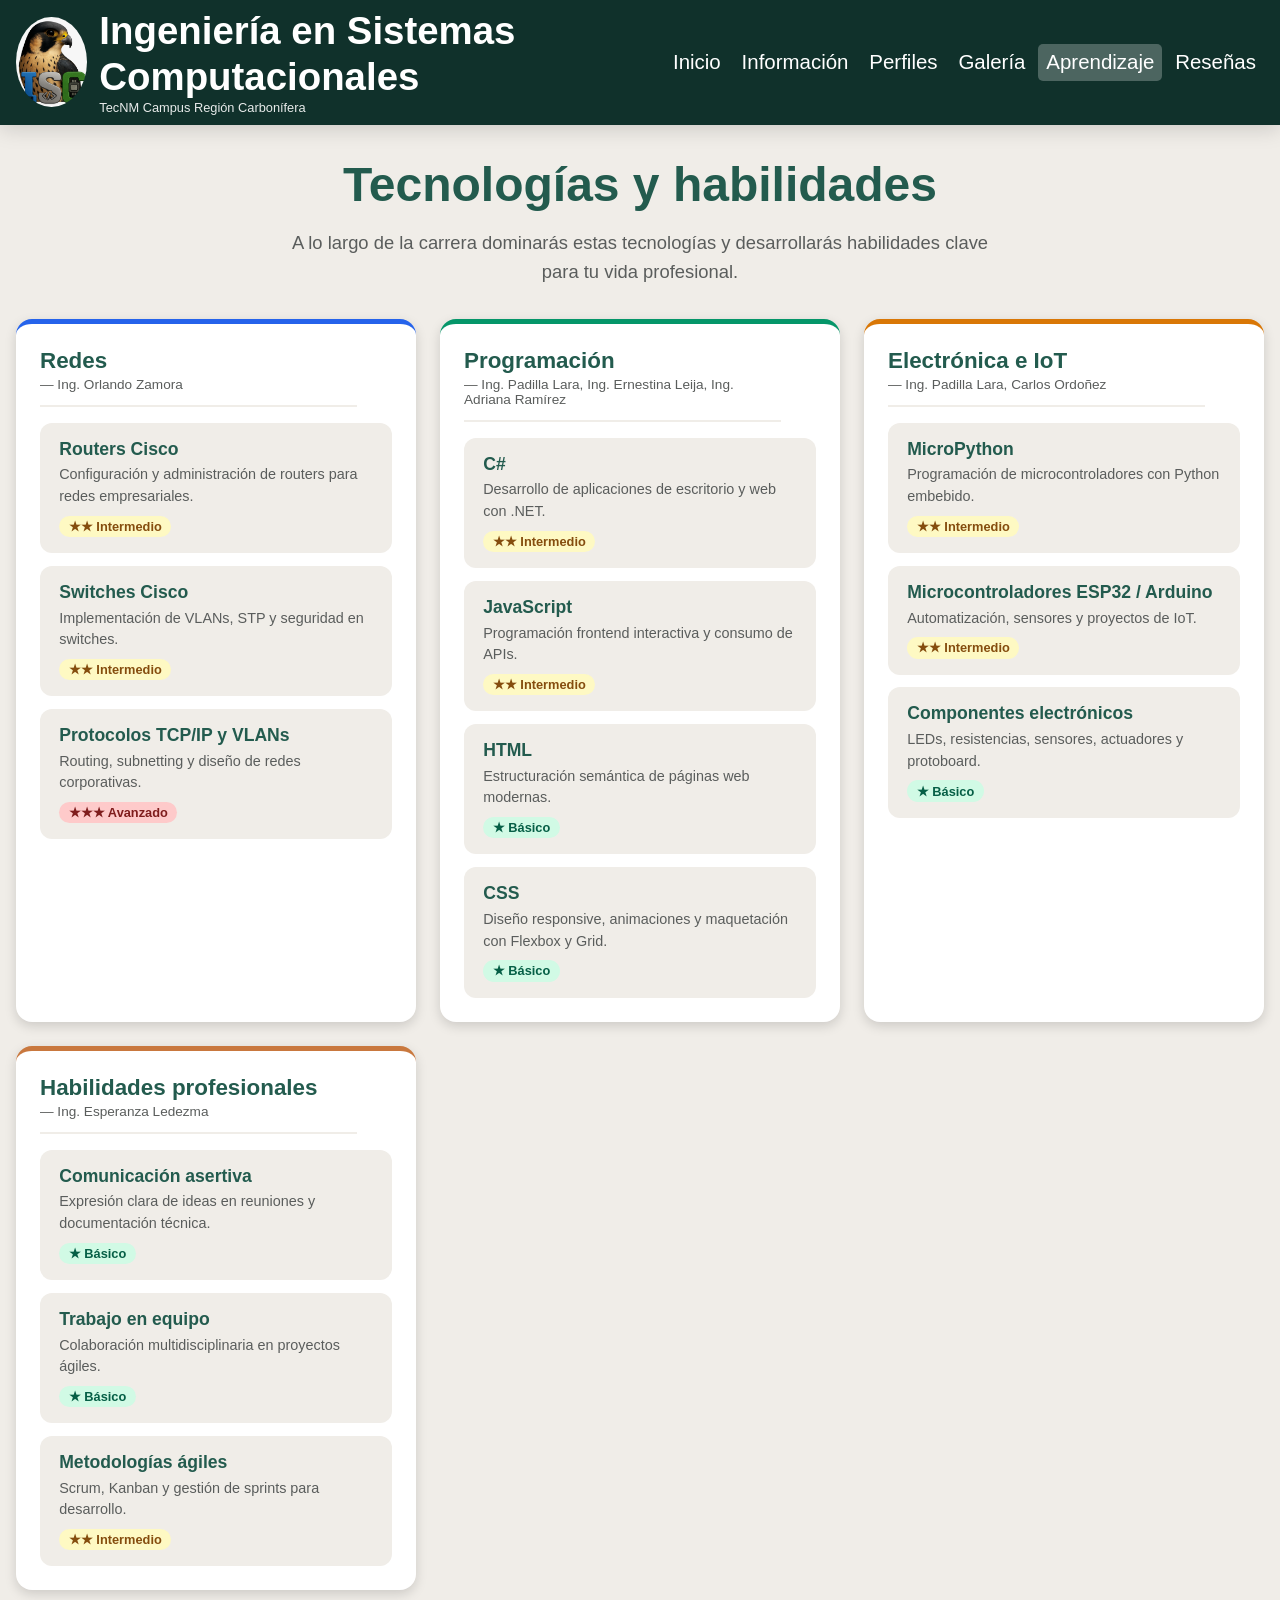
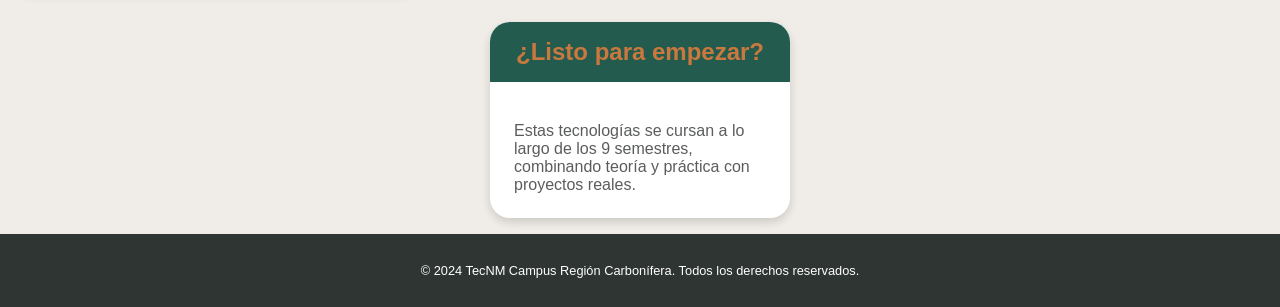
==== aprendizaje.html @ f4d6297f "First push" ====
<!DOCTYPE html>
<html lang="es-MX">
<head>
    <meta charset="UTF-8">
    <meta name="viewport" content="width=device-width, initial-scale=1.0">
    <title>TecNM ISC | Aprendizaje</title>
    <link rel="stylesheet" href="styles.css">
</head>
<body>
    <header>
      <div class="header-container">
        <div class="header-mobile">
            <div class="logo">
                <img class="logo-imagen" src="imgs/logo sistemas.jpg" alt="Logo TecNM">
                <div class="logo-texto">
                    <strong class="titulo-sitio">Ingeniería en Sistemas Computacionales</strong>
                    <small class="subtitulo-sitio">TecNM Campus Región Carbonífera</small>
                </div>
            </div>
            <label for="menu">☰</label>
        </div>
        <input type="checkbox" id="menu">
        <nav>
            <ul>
                <li><a href="index.html">Inicio</a></li>
                <li><a href="info.html">Información</a></li>
                <li><a href="perfiles.html">Perfiles</a></li>
                <li><a href="galeria.html">Galería</a></li>
                <li><a href="aprendizaje.html" class="activo">Aprendizaje</a></li>
                <li><a href="reseñas.html">Reseñas</a></li>
            </ul>
        </nav>
      </div>
    </header>
    <main>
        <h1>Tecnologías y habilidades</h1>
        <p class="intro-pagina">A lo largo de la carrera dominarás estas tecnologías y desarrollarás habilidades clave para tu vida profesional.</p>
        <div class="rejilla-aprendizaje">
            <section class="categoria-aprendizaje" style="border-top-color: #2563EB;">
                <h2>Redes <small class="docente">— Ing. Orlando Zamora</small></h2>
                <div class="tarjetas-tecnologia">
                    <article class="tarjeta-tecnologia">
                        <h3>Routers Cisco</h3>
                        <p>Configuración y administración de routers para redes empresariales.</p>
                        <small class="dificultad intermedio">★★ Intermedio</small>
                    </article>
                    <article class="tarjeta-tecnologia">
                        <h3>Switches Cisco</h3>
                        <p>Implementación de VLANs, STP y seguridad en switches.</p>
                        <small class="dificultad intermedio">★★ Intermedio</small>
                    </article>
                    <article class="tarjeta-tecnologia">
                        <h3>Protocolos TCP/IP y VLANs</h3>
                        <p>Routing, subnetting y diseño de redes corporativas.</p>
                        <small class="dificultad avanzado">★★★ Avanzado</small>
                    </article>
                </div>
            </section>
            <section class="categoria-aprendizaje" style="border-top-color: #059669;">
                <h2>Programación <small class="docente">— Ing. Padilla Lara, Ing. Ernestina Leija, Ing. Adriana Ramírez</small></h2>
                <div class="tarjetas-tecnologia">
                    <article class="tarjeta-tecnologia">
                        <h3>C#</h3>
                        <p>Desarrollo de aplicaciones de escritorio y web con .NET.</p>
                        <small class="dificultad intermedio">★★ Intermedio</small>
                    </article>
                    <article class="tarjeta-tecnologia">
                        <h3>JavaScript</h3>
                        <p>Programación frontend interactiva y consumo de APIs.</p>
                        <small class="dificultad intermedio">★★ Intermedio</small>
                    </article>
                    <article class="tarjeta-tecnologia">
                        <h3>HTML</h3>
                        <p>Estructuración semántica de páginas web modernas.</p>
                        <small class="dificultad basico">★ Básico</small>
                    </article>
                    <article class="tarjeta-tecnologia">
                        <h3>CSS</h3>
                        <p>Diseño responsive, animaciones y maquetación con Flexbox y Grid.</p>
                        <small class="dificultad basico">★ Básico</small>
                    </article>
                </div>
            </section>
            <section class="categoria-aprendizaje" style="border-top-color: #D97706;">
                <h2>Electrónica e IoT <small class="docente">— Ing. Padilla Lara, Carlos Ordoñez</small></h2>
                <div class="tarjetas-tecnologia">
                    <article class="tarjeta-tecnologia">
                        <h3>MicroPython</h3>
                        <p>Programación de microcontroladores con Python embebido.</p>
                        <small class="dificultad intermedio">★★ Intermedio</small>
                    </article>
                    <article class="tarjeta-tecnologia">
                        <h3>Microcontroladores ESP32 / Arduino</h3>
                        <p>Automatización, sensores y proyectos de IoT.</p>
                        <small class="dificultad intermedio">★★ Intermedio</small>
                    </article>
                    <article class="tarjeta-tecnologia">
                        <h3>Componentes electrónicos</h3>
                        <p>LEDs, resistencias, sensores, actuadores y protoboard.</p>
                        <small class="dificultad basico">★ Básico</small>
                    </article>
                </div>
            </section>
            <section class="categoria-aprendizaje" style="border-top-color: #C9783E;">
                <h2>Habilidades profesionales <small class="docente">— Ing. Esperanza Ledezma</small></h2>
                <div class="tarjetas-tecnologia">
                    <article class="tarjeta-tecnologia">
                        <h3>Comunicación asertiva</h3>
                        <p>Expresión clara de ideas en reuniones y documentación técnica.</p>
                        <small class="dificultad basico">★ Básico</small>
                    </article>
                    <article class="tarjeta-tecnologia">
                        <h3>Trabajo en equipo</h3>
                        <p>Colaboración multidisciplinaria en proyectos ágiles.</p>
                        <small class="dificultad basico">★ Básico</small>
                    </article>
                    <article class="tarjeta-tecnologia">
                        <h3>Metodologías ágiles</h3>
                        <p>Scrum, Kanban y gestión de sprints para desarrollo.</p>
                        <small class="dificultad intermedio">★★ Intermedio</small>
                    </article>
                </div>
            </section>
        </div>
        <aside>
            <h2>¿Listo para empezar?</h2>
            <p>Estas tecnologías se cursan a lo largo de los 9 semestres, combinando teoría y práctica con proyectos reales.</p>
        </aside>
    </main>
    <footer>
        <p>&copy; 2024 TecNM Campus Región Carbonífera. Todos los derechos reservados.</p>
    </footer>
</body>
</html>
---- styles.css ----
:root {
    --verde-militar: #235B4E;
    --verde-oscuro: #10312B;
    --carbon: #2E3532;
    --cobre: #C9783E;
    --gris-oscuro: #5A5D5C;
    --blanco: #FFFFFF;
    --gris-claro: #F0EDE8;
    --sombra: rgba(0, 0, 0, 0.15);
    --titulos: 'Poppins', sans-serif;
    --texto: 'Inter', sans-serif;
    --tamanio-letras-titulos: clamp(1rem, 3vw, 3rem);
    --tamanio-letras-texto: clamp(0.65rem, 1vw, 1rem);
}

html, body {
    margin: 0;
    padding: 0;
    background-color: var(--gris-claro);
    font-family: var(--texto);
}

img {
    width: 100%;
    height: auto;
    display: block;
}

header {
    background: var(--verde-oscuro);
    padding: 0.3rem 0.5rem;
    position: sticky;
    top: 0;
    box-shadow: 0 4px 20px var(--sombra);
    z-index: 123124;
}

.header-container {
    display: flex;
    flex-direction: column;
    align-items: space-between;
    max-width: 1400px;
    margin: 0 auto;
}

.header-mobile {
    display: flex;
    align-items: center;
    justify-content: space-between;
}

.header-mobile label {
    display: block;
    font-size: clamp(1.8rem, 6vw, 2.5rem);
    color: var(--blanco);
    padding: 0.5rem;
}

#menu {
    display: none;
}

#menu:checked ~ nav {
    display: block;
}

.logo {
    display: flex;
    align-items: center;
    gap: 0.5rem;
}

.logo-imagen {
    width: 40px;
    height: 40px;
    border-radius: 50%;
    object-fit: cover;
}

.logo-texto {
    color: var(--blanco);
}

.titulo-sitio {
    font-size: var(--tamanio-letras-titulos);
    font-weight: 700;
    margin: 0;
    font-family: var(--titulos);
    line-height: 1.2;
    display: block;
}

.subtitulo-sitio {
    font-size: clamp(0.65rem, 1vw, 1rem);
    opacity: 0.9;
    font-weight: normal;
    margin: 0;
    line-height: 1.3;
    display: block;
}

nav {
    display: none;
    width: 100%;
}

nav ul {
    display: flex;
    flex-direction: column;
    gap: 0;
    list-style: none;
    margin: 0;
    padding: 0;
}

nav a {
    color: var(--blanco);
    text-decoration: none;
    display: block;
    padding: 0.8rem 1rem;
    border-bottom: 1px solid var(--gris-oscuro);
    border-radius: 5px;
    font-size: clamp(0.9rem, 1.6vw, 10rem);
    font-weight: 500;
    transition: all 0.3s ease;
    white-space: normal;
}

nav a:hover {
    background: rgba(255, 255, 255, 0.2);
}

nav a.activo {
    background: rgba(255, 255, 255, 0.25);
}

/* hero */
.hero {
    min-height: 50vh;
    padding: clamp(2rem, 5vw, 4rem) 1rem;
    background-color: var(--carbon);
    display: flex;
    flex-direction: column;
    gap: 1.5rem;
    justify-content: center;
    align-items: center;
    text-align: center;
}

.hero h1 {
    margin: 0;
    font-size: clamp(1.8rem, 5vw, 3.5rem);
    color: var(--blanco);
    font-family: var(--titulos);
    padding: 0 1rem;
    max-width: 900px;
}

.hero p {
    color: var(--blanco);
    font-family: var(--texto);
    padding: 0 1rem;
    max-width: 800px;
    margin: 0.75rem auto 0;
    font-size: clamp(0.95rem, 2vw, 1.3rem);
}

.hero p:last-of-type {
    font-style: italic;
    background-color: var(--cobre);
    padding: 10px 20px;
    border-radius: 10px;
    width: min(90%, 500px);
}

section h2 {
    font-family: var(--titulos);
    color: var(--verde-militar);
    text-align: center;
    font-size: clamp(1.3rem, 5vw, 3.2rem);
    border-bottom: 5px solid var(--cobre);
    padding-bottom: 0.5rem;
    margin: 1.5rem auto;
    width: fit-content;
    max-width: 90%;
}

main h1 {
    font-family: var(--titulos);
    color: var(--verde-militar);
    text-align: center;
    font-size: clamp(1.6rem, 5vw, 3rem);
    margin: 2rem auto 1rem;
    padding: 0 1rem;
}

h3 {
    font-family: var(--titulos);
    color: var(--carbon);
    font-size: clamp(1.1rem, 2.5vw, 1.5rem);
    margin: 0.5rem 0;
}

h4 {
    font-family: var(--titulos);
    color: var(--gris-oscuro);
    font-size: clamp(0.9rem, 2vw, 1.1rem);
    margin: 0.8rem 0 0.3rem;
}

legend {
    font-family: var(--titulos);
    font-size: 1.2rem;
    color: var(--verde-militar);
    font-weight: 600;
    padding: 0 0.5rem;
}

/* datos rápidos */
.datos-rapidos {
    display: grid;
    grid-template-columns: repeat(auto-fit, minmax(200px, 1fr));
}
.datos-rapidos article {
    background-color: var(--blanco);
    border-top: 5px solid var(--cobre);
    border-radius: 12px;
    box-shadow: 0 5px 15px var(--sombra);
    margin: 1rem;
    padding: 1.5rem;
    display: flex;
    flex-direction: column;
    align-items: center;
    text-align: center;
}
.datos-rapidos article:hover {
    transform: scale(1.1);
    box-shadow: 0 10px 20px var(--sombra);
    transition: all 0.3s ease;
}
.datos-rapidos article div {
    width: 80px;
    height: 80px;
    display: flex;
    justify-content: center;
    align-items: center;
    background-color: var(--verde-militar);
    border-radius: 50%;
    margin-bottom: 1rem;
}

.datos-rapidos article div img {
    width: 50px;
    height: 50px;
}

/* rejilla-info */
.rejilla-info {
    display: grid;
    grid-template-columns: repeat(auto-fit, minmax(250px, 1fr));
    gap: 1.5rem;
    padding: 1rem;
    max-width: 1200px;
    margin: 0 auto;
}

.rejilla-info article {
    background-color: var(--blanco);
    border-radius: 12px;
    box-shadow: 0 4px 12px var(--sombra);
    padding: 1.5rem;
    display: flex;
    flex-direction: column;
    gap: 0.5rem;
    transition: transform 0.3s ease, box-shadow 0.3s ease;
}

.rejilla-info article:hover {
    transform: translateY(-4px);
    box-shadow: 0 8px 20px var(--sombra);
}

.rejilla-info article p {
    color: var(--gris-oscuro);
    line-height: 1.6;
    margin: 0;
}

/* contacto */

.contacto {
    display: flex;
    flex-direction: column;
    justify-content: center;
    align-items: center;    
    margin: 1rem;
}

.contacto form {
    margin: 1rem;
    background-color: var(--blanco);
    padding: 1.5rem;
    border-radius: 10px;
    box-shadow: 0 4px 10px var(--sombra);
    width: 85%;
    max-width: 500px;
}
.contacto fieldset {
    border: none;
    display: flex;
    flex-direction: column;
    gap: 1rem;

}
.contacto label {
    font-weight: 500;
    color: var(--gris-oscuro);
}
.contacto input, .contacto textarea {
    padding: 0.5rem;
    border: 1px solid var(--gris-oscuro);
    border-radius: 5px;
    font-family: var(--texto);
    font-size: 1rem;
}
.contacto button {
    background-color: var(--verde-militar);
    color: var(--blanco);
    border: none;
    padding: 0.75rem;
    border-radius: 10px;
    font-size: 1rem;
    cursor: pointer;

}
.grupo-botones {
    display: flex;
    justify-content: space-between;
}
aside {
    background-color: var(--blanco);
    padding: 0;
    border-radius: 20px;
    box-shadow: 0 4px 10px var(--sombra);
    margin: 1rem auto;
    width: 85%;
    max-width: 300px;
}
aside h2 {
    margin: 0;
    color: var(--cobre);
    font-family: var(--titulos);
    background-color: var(--verde-militar);
    border-radius: 20px 20px 0 0;
    padding: 0.5rem;
    text-align: center;
}
aside p {
    font-family: var(--texto);
    color: var(--gris-oscuro);
    padding: 1rem;
}

footer {
    background-color: var(--carbon);
    color: var(--blanco);
    text-align: center;
    padding: 1rem;
    font-size: clamp(0.8rem, 1vw, 1rem);
}

/* rejilla-perfiles */
.rejilla-perfiles {
    display: grid;
    grid-template-columns: repeat(auto-fit, minmax(280px, 1fr));
    gap: 1.5rem;
    padding: 1rem;
    max-width: 1200px;
    margin: 0 auto;
}

.rejilla-perfiles article {
    background-color: var(--blanco);
    border-top: 5px solid var(--cobre);
    border-radius: 12px;
    box-shadow: 0 4px 12px var(--sombra);
    padding: 1.5rem;
    transition: transform 0.3s ease, box-shadow 0.3s ease;
}

.rejilla-perfiles article:hover {
    transform: translateY(-4px);
    box-shadow: 0 8px 20px var(--sombra);
}

.rejilla-perfiles article h2 {
    border-bottom: none;
    text-align: left;
    margin: 0 0 0.8rem;
    padding: 0;
    font-size: clamp(1.1rem, 2.5vw, 1.4rem);
    width: auto;
}

.rejilla-perfiles article p {
    color: var(--gris-oscuro);
    line-height: 1.6;
    margin: 0;
}

.rejilla-perfiles article ol {
    padding-left: 1.5rem;
    margin: 0.5rem 0;
}

.rejilla-perfiles article ol li {
    color: var(--gris-oscuro);
    line-height: 1.6;
    margin-bottom: 0.5rem;
    padding-left: 0.3rem;
}

.perfil-egreso {
    border-top-color: var(--verde-militar) !important;
    background: linear-gradient(135deg, var(--blanco), #F4F8F0);
}

.perfil-egreso ol {
    padding-left: 1.5rem;
    margin: 0.5rem 0;
}

.perfil-egreso ol li {
    margin-bottom: 0.7rem;
    line-height: 1.6;
    break-inside: avoid;
}

/* tabla */
.contenedor-tabla {
    padding: 0 1rem;
    max-width: 1200px;
    margin: 0 auto;
}

table {
    width: 100%;
    border-collapse: collapse;
    background-color: var(--blanco);
    border-radius: 12px;
    box-shadow: 0 4px 12px var(--sombra);
}

caption {
    font-family: var(--titulos);
    font-size: clamp(1rem, 2.5vw, 1.3rem);
    color: var(--verde-militar);
    font-weight: 600;
    padding: 0.8rem;
    caption-side: top;
    text-align: center;
}

th {
    background-color: var(--verde-militar);
    color: var(--blanco);
    font-family: var(--titulos);
    font-weight: 600;
    padding: 0.8rem 1rem;
    text-align: left;
    font-size: clamp(0.85rem, 1.5vw, 1rem);
}

td {
    padding: 0.7rem 1rem;
    color: var(--gris-oscuro);
    border-bottom: 1px solid var(--gris-claro);
    font-size: clamp(0.8rem, 1.5vw, 0.95rem);
}

tr:nth-child(even) td {
    background-color: var(--gris-claro);
}

tr:last-child td {
    border-bottom: none;
}

/* aprendizaje */
.intro-pagina {
    text-align: center;
    max-width: 700px;
    margin: 0 auto 1rem;
    font-size: clamp(0.95rem, 1.8vw, 1.15rem);
    color: var(--gris-oscuro);
    line-height: 1.6;
    padding: 0 1rem;
}

.rejilla-aprendizaje {
    display: grid;
    grid-template-columns: repeat(auto-fit, minmax(320px, 1fr));
    gap: 1.5rem;
    padding: 1rem;
    max-width: 1400px;
    margin: 0 auto;
}

.categoria-aprendizaje {
    background-color: var(--blanco);
    border-top: 5px solid var(--cobre);
    border-radius: 16px;
    box-shadow: 0 4px 12px var(--sombra);
    padding: 1.5rem;
    transition: transform 0.3s ease, box-shadow 0.3s ease;
}

.categoria-aprendizaje:hover {
    transform: translateY(-4px);
    box-shadow: 0 8px 20px var(--sombra);
}

.categoria-aprendizaje h2 {
    border-bottom: 2px solid var(--gris-claro);
    padding-bottom: 0.8rem;
    margin: 0 0 1rem;
    font-size: clamp(1.1rem, 2.5vw, 1.4rem);
    width: auto;
    text-align: left;
}

.docente {
    font-size: clamp(0.7rem, 1.2vw, 0.85rem);
    font-weight: 400;
    color: var(--gris-oscuro);
    display: block;
    margin-top: 0.2rem;
}

.tarjetas-tecnologia {
    display: flex;
    flex-direction: column;
    gap: 0.8rem;
}

.tarjeta-tecnologia {
    background-color: var(--gris-claro);
    border-radius: 12px;
    padding: 1rem 1.2rem;
    transition: background-color 0.3s ease;
}

.tarjeta-tecnologia:hover {
    background-color: #E5E2DA;
}

.tarjeta-tecnologia h3 {
    font-size: clamp(0.95rem, 1.8vw, 1.1rem);
    color: var(--verde-militar);
    margin: 0 0 0.3rem;
}

.tarjeta-tecnologia p {
    font-size: clamp(0.8rem, 1.3vw, 0.9rem);
    color: var(--gris-oscuro);
    margin: 0 0 0.5rem;
    line-height: 1.5;
}

.dificultad {
    display: inline-block;
    font-size: 0.8rem;
    font-weight: 600;
    padding: 0.2rem 0.6rem;
    border-radius: 20px;
    font-family: var(--texto);
}

.dificultad.basico {
    background-color: #D1FAE5;
    color: #065F46;
}

.dificultad.intermedio {
    background-color: #FEF9C3;
    color: #854D0E;
}

.dificultad.avanzado {
    background-color: #FECACA;
    color: #7F1D1D;
}

/* galería */
.rejilla-galeria {
    column-count: 3;
    column-gap: 1.2rem;
    padding: 0.5rem 1rem 1rem;
    max-width: 1400px;
    margin: 0 auto;
}

.rejilla-galeria figure {
    break-inside: avoid;
    margin: 0 0 1.2rem;
    background: var(--blanco);
    border-radius: 16px;
    box-shadow: 0 2px 8px var(--sombra);
    transition: transform 0.3s ease, box-shadow 0.3s ease;
}

.rejilla-galeria figure:hover {
    transform: translateY(-4px);
    box-shadow: 0 8px 24px var(--sombra);
}

.rejilla-galeria figure img {
    width: 100%;
    height: auto;
    display: block;
}

.rejilla-galeria figure figcaption {
    padding: 0.8rem 1rem 1rem;
    font-family: var(--texto);
    font-size: clamp(0.8rem, 1.2vw, 0.95rem);
    color: var(--carbon);
    font-weight: 500;
    line-height: 1.4;
}

/* reseñas - testimonios */
section > article {
    background-color: var(--blanco);
    border-radius: 12px;
    box-shadow: 0 4px 12px var(--sombra);
    padding: 1.5rem;
    margin: 1rem auto;
    max-width: 600px;
    display: flex;
    flex-direction: column;
    gap: 0.5rem;
}

section > article h2 {
    border-bottom: none;
    text-align: left;
    margin: 0;
    padding: 0;
    font-size: clamp(1.1rem, 2.5vw, 1.4rem);
    width: auto;
}

section > article p {
    color: var(--gris-oscuro);
    line-height: 1.6;
    margin: 0;
}

.trabajo {
    font-style: italic;
    color: var(--cobre) !important;
    font-weight: 500;
}

/* rejilla-cifras */
.rejilla-cifras {
    display: grid;
    grid-template-columns: repeat(auto-fit, minmax(180px, 1fr));
    gap: 1.5rem;
    padding: 1rem;
    max-width: 1000px;
    margin: 0 auto;
}

.rejilla-cifras article {
    background-color: var(--blanco);
    border-radius: 12px;
    box-shadow: 0 4px 12px var(--sombra);
    padding: 1.5rem;
    text-align: center;
    transition: transform 0.3s ease;
}

.rejilla-cifras article:hover {
    transform: translateY(-4px);
}

.rejilla-cifras article h3 {
    font-size: clamp(1.8rem, 5vw, 2.8rem);
    color: var(--cobre);
    margin: 0 0 0.5rem;
    font-weight: 700;
}

.rejilla-cifras article p {
    color: var(--gris-oscuro);
    line-height: 1.5;
    margin: 0;
    font-size: clamp(0.8rem, 1.5vw, 0.95rem);
}

/* mobile */
@media (max-width: 480px) {
    nav {
        display: none;
    }
    .datos-rapidos {
        grid-template-columns: 1fr;
    }
    .rejilla-galeria {
        column-count: 2;
    }
    .rejilla-cifras {
        grid-template-columns: 1fr 1fr;
    }
}

/* tablet */
@media (min-width: 481px) {
    header {
        padding: 0.5rem 1rem;
    }
    .logo {
        gap: 0.8rem;
    }
    .logo-imagen {
        width: 55px;
        height: 55px;
    }
    .contacto-aside{
        display: grid;
        grid-template-columns: repeat(auto-fit, minmax(280px, 1fr));
        gap: 1.5rem;
        align-items: center;
    }
    .contacto {
        align-items: center;
    }
    .contacto-aside > aside {
        height: auto;
        display: flex;
        flex-direction: column;
        justify-content: center;
    }

    .datos-rapidos {
        grid-template-columns: repeat(2, 1fr);
    }
    .rejilla-perfiles {
        grid-template-columns: repeat(2, 1fr);
    }
}

/* desktop */
@media (min-width: 1024px) {
    .logo-imagen {
        width: 90px;
        height: 90px;
    }

    nav a {
        padding: 0.5rem 0.8rem;
    }
        .header-container {
        flex-direction: row;
        align-items: center;
        justify-content: space-between;
    }

    .header-mobile label {
        display: none;
    }

    #menu:checked ~ nav {
        display: flex;
    }
        nav {
        display: flex;
        width: auto;
    }

    nav ul {
        flex-direction: row;
        gap: 0.3rem;
    }

    nav a {
        display: inline-block;
        padding: 0.4rem 0.5rem;
        border-bottom: none;
        white-space: nowrap;
    }
    .datos-rapidos {
        grid-template-columns: repeat(4, 1fr);
    }
    .rejilla-galeria {
        column-count: 3;
    }
    .perfil-egreso ol {
        columns: 2;
        column-gap: 2rem;
    }
    .contacto-aside > aside {
        min-height: 300px;
    }
    aside h2 {
        padding: 1rem 0.5rem;
    }
    aside p {
        padding: 1.5rem;
        display: flex;
        align-items: center;
        flex-grow: 1;
    }
}
main section {
    padding: 1rem;

}
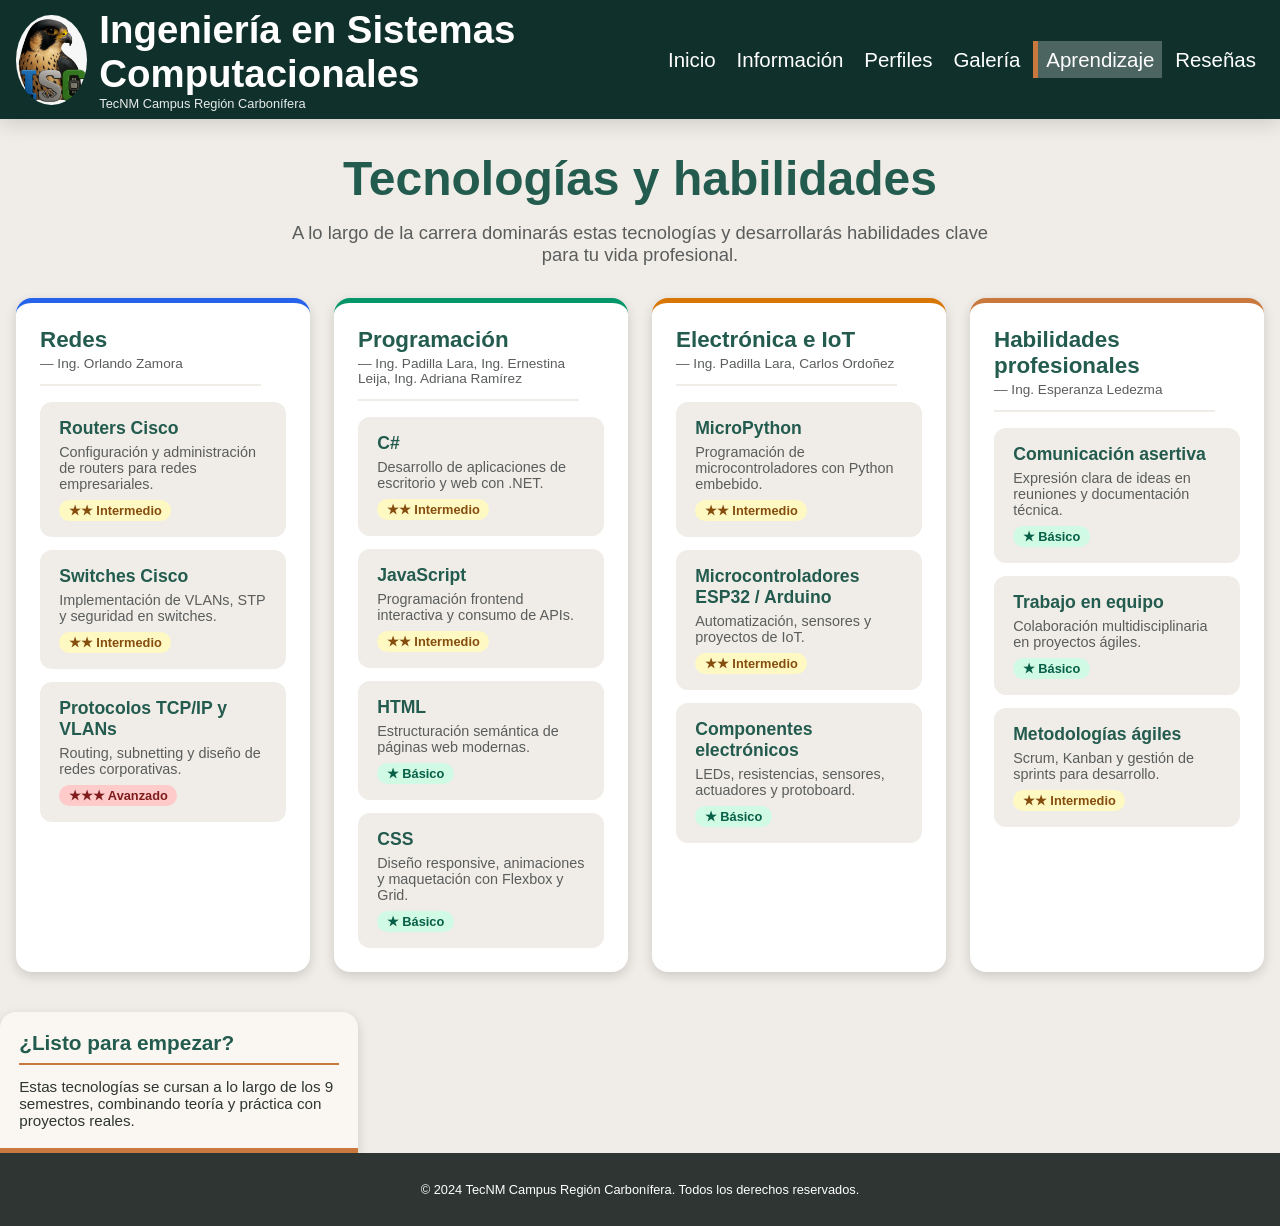
==== commit 803d7601: "Cambiose en el aside" ====
--- a/aprendizaje.html
+++ b/aprendizaje.html
@@ -35,7 +35,7 @@
     <main>
         <h1>Tecnologías y habilidades</h1>
         <p class="intro-pagina">A lo largo de la carrera dominarás estas tecnologías y desarrollarás habilidades clave para tu vida profesional.</p>
-        <div class="rejilla-aprendizaje">
+        <div class="contenedor-aprendizaje">
             <section class="categoria-aprendizaje" style="border-top-color: #2563EB;">
                 <h2>Redes <small class="docente">— Ing. Orlando Zamora</small></h2>
                 <div class="tarjetas-tecnologia">
@@ -122,7 +122,7 @@
                 </div>
             </section>
         </div>
-        <aside>
+        <aside class="conteendor-aside">
             <h2>¿Listo para empezar?</h2>
             <p>Estas tecnologías se cursan a lo largo de los 9 semestres, combinando teoría y práctica con proyectos reales.</p>
         </aside>
--- a/styles.css
+++ b/styles.css
@@ -18,6 +18,20 @@
     padding: 0;
     background-color: var(--gris-claro);
     font-family: var(--texto);
+    min-height: 100vh;
+}
+
+body {
+    display: flex;
+    flex-direction: column;
+}
+
+main {
+    flex: 1 0 auto;
+}
+
+footer {
+    flex-shrink: 0;
 }
 
 img {
@@ -86,7 +100,6 @@
     font-weight: 700;
     margin: 0;
     font-family: var(--titulos);
-    line-height: 1.2;
     display: block;
 }
 
@@ -95,7 +108,6 @@
     opacity: 0.9;
     font-weight: normal;
     margin: 0;
-    line-height: 1.3;
     display: block;
 }
 
@@ -119,10 +131,8 @@
     display: block;
     padding: 0.8rem 1rem;
     border-bottom: 1px solid var(--gris-oscuro);
-    border-radius: 5px;
     font-size: clamp(0.9rem, 1.6vw, 10rem);
     font-weight: 500;
-    transition: all 0.3s ease;
     white-space: normal;
 }
 
@@ -132,6 +142,7 @@
 
 nav a.activo {
     background: rgba(255, 255, 255, 0.25);
+    border-left: 5px solid var(--cobre);
 }
 
 /* hero */
@@ -221,7 +232,8 @@
     display: grid;
     grid-template-columns: repeat(auto-fit, minmax(200px, 1fr));
 }
-.datos-rapidos article {
+.datos-rapidos article, .contenedor-info article, 
+.contenedor-perfiles article, .contenedor-resenias article {
     background-color: var(--blanco);
     border-top: 5px solid var(--cobre);
     border-radius: 12px;
@@ -254,8 +266,8 @@
     height: 50px;
 }
 
-/* rejilla-info */
-.rejilla-info {
+/* contenedor-info */
+.contenedor-info {
     display: grid;
     grid-template-columns: repeat(auto-fit, minmax(250px, 1fr));
     gap: 1.5rem;
@@ -264,7 +276,7 @@
     margin: 0 auto;
 }
 
-.rejilla-info article {
+.contenedor-info article {
     background-color: var(--blanco);
     border-radius: 12px;
     box-shadow: 0 4px 12px var(--sombra);
@@ -275,17 +287,19 @@
     transition: transform 0.3s ease, box-shadow 0.3s ease;
 }
 
-.rejilla-info article:hover {
+.contenedor-info article:hover {
     transform: translateY(-4px);
     box-shadow: 0 8px 20px var(--sombra);
 }
 
-.rejilla-info article p {
-    color: var(--gris-oscuro);
-    line-height: 1.6;
-    margin: 0;
-}
-
+.contenedor-info article p {
+    color: var(--gris-oscuro);
+}
+.elegirnos-texto {
+    font-size: clamp(0.9rem, 1.8vw, 1.1rem);
+    line-height: 1.5;
+    color: var(--gris-oscuro);
+}
 /* contacto */
 
 .contacto {
@@ -337,30 +351,45 @@
     display: flex;
     justify-content: space-between;
 }
+.contenedor-aside {
+    display: flex;
+    justify-content: flex-end;
+    flex-direction: column;
+}
 aside {
-    background-color: var(--blanco);
-    padding: 0;
-    border-radius: 20px;
-    box-shadow: 0 4px 10px var(--sombra);
-    margin: 1rem auto;
+    background-color: #FAF7F2;
+    padding: 1.2rem;
+    border-radius:16px 16px 0 0;
+    border-bottom: 5px solid var(--cobre);
+    box-shadow: 0 4px 12px var(--sombra);
+    margin: 0;
     width: 85%;
-    max-width: 300px;
+    max-width: 320px;
+    transition: transform 0.3s ease;
+    align-self:center;
+    justify-self: center;
+    margin-top: 1.5rem;
+}
+aside:hover {
+    transform: translateY(-2px);
+    box-shadow: 0 6px 18px var(--sombra);
 }
 aside h2 {
-    margin: 0;
-    color: var(--cobre);
-    font-family: var(--titulos);
-    background-color: var(--verde-militar);
-    border-radius: 20px 20px 0 0;
-    padding: 0.5rem;
-    text-align: center;
+    margin: 0 0 0.8rem;
+    color: var(--verde-militar);
+    font-family: var(--titulos);
+    font-size: clamp(1rem, 2.5vw, 1.3rem);
+    padding: 0 0 0.5rem;
+    border-bottom: 2px solid var(--cobre);
+    text-align: left;
 }
 aside p {
     font-family: var(--texto);
-    color: var(--gris-oscuro);
-    padding: 1rem;
-}
-
+    color: var(--carbon);
+    padding: 0;
+    margin: 0;
+    font-size: clamp(0.85rem, 1.5vw, 0.95rem);
+}
 footer {
     background-color: var(--carbon);
     color: var(--blanco);
@@ -369,8 +398,8 @@
     font-size: clamp(0.8rem, 1vw, 1rem);
 }
 
-/* rejilla-perfiles */
-.rejilla-perfiles {
+/* contenedor-perfiles */
+.contenedor-perfiles {
     display: grid;
     grid-template-columns: repeat(auto-fit, minmax(280px, 1fr));
     gap: 1.5rem;
@@ -379,7 +408,7 @@
     margin: 0 auto;
 }
 
-.rejilla-perfiles article {
+.contenedor-perfiles article {
     background-color: var(--blanco);
     border-top: 5px solid var(--cobre);
     border-radius: 12px;
@@ -387,13 +416,12 @@
     padding: 1.5rem;
     transition: transform 0.3s ease, box-shadow 0.3s ease;
 }
-
-.rejilla-perfiles article:hover {
+.contenedor-perfiles article:hover {
     transform: translateY(-4px);
     box-shadow: 0 8px 20px var(--sombra);
 }
 
-.rejilla-perfiles article h2 {
+.contenedor-perfiles article h2 {
     border-bottom: none;
     text-align: left;
     margin: 0 0 0.8rem;
@@ -402,27 +430,25 @@
     width: auto;
 }
 
-.rejilla-perfiles article p {
-    color: var(--gris-oscuro);
-    line-height: 1.6;
-    margin: 0;
-}
-
-.rejilla-perfiles article ol {
+.contenedor-perfiles article p {
+    color: var(--gris-oscuro);
+    margin: 0;
+}
+
+.contenedor-perfiles article ol {
     padding-left: 1.5rem;
     margin: 0.5rem 0;
 }
 
-.rejilla-perfiles article ol li {
-    color: var(--gris-oscuro);
-    line-height: 1.6;
+.contenedor-perfiles article ol li {
+    color: var(--gris-oscuro);
     margin-bottom: 0.5rem;
     padding-left: 0.3rem;
 }
 
 .perfil-egreso {
-    border-top-color: var(--verde-militar) !important;
-    background: linear-gradient(135deg, var(--blanco), #F4F8F0);
+    border-top: 1px solid var(--verde-militar);
+    background: var(--blanco);
 }
 
 .perfil-egreso ol {
@@ -432,7 +458,6 @@
 
 .perfil-egreso ol li {
     margin-bottom: 0.7rem;
-    line-height: 1.6;
     break-inside: avoid;
 }
 
@@ -493,13 +518,12 @@
     margin: 0 auto 1rem;
     font-size: clamp(0.95rem, 1.8vw, 1.15rem);
     color: var(--gris-oscuro);
-    line-height: 1.6;
     padding: 0 1rem;
 }
 
-.rejilla-aprendizaje {
+.contenedor-aprendizaje {
     display: grid;
-    grid-template-columns: repeat(auto-fit, minmax(320px, 1fr));
+    grid-template-columns: 1fr;
     gap: 1.5rem;
     padding: 1rem;
     max-width: 1400px;
@@ -564,7 +588,6 @@
     font-size: clamp(0.8rem, 1.3vw, 0.9rem);
     color: var(--gris-oscuro);
     margin: 0 0 0.5rem;
-    line-height: 1.5;
 }
 
 .dificultad {
@@ -592,7 +615,7 @@
 }
 
 /* galería */
-.rejilla-galeria {
+.contenedor-galeria {
     column-count: 3;
     column-gap: 1.2rem;
     padding: 0.5rem 1rem 1rem;
@@ -600,7 +623,7 @@
     margin: 0 auto;
 }
 
-.rejilla-galeria figure {
+.contenedor-galeria figure {
     break-inside: avoid;
     margin: 0 0 1.2rem;
     background: var(--blanco);
@@ -609,27 +632,26 @@
     transition: transform 0.3s ease, box-shadow 0.3s ease;
 }
 
-.rejilla-galeria figure:hover {
+.contenedor-galeria figure:hover {
     transform: translateY(-4px);
     box-shadow: 0 8px 24px var(--sombra);
 }
 
-.rejilla-galeria figure img {
+.contenedor-galeria figure img {
     width: 100%;
     height: auto;
     display: block;
 }
 
-.rejilla-galeria figure figcaption {
+.contenedor-galeria figure figcaption {
     padding: 0.8rem 1rem 1rem;
     font-family: var(--texto);
     font-size: clamp(0.8rem, 1.2vw, 0.95rem);
     color: var(--carbon);
     font-weight: 500;
-    line-height: 1.4;
-}
-
-/* reseñas - testimonios */
+}
+
+/* reseñas */
 section > article {
     background-color: var(--blanco);
     border-radius: 12px;
@@ -640,8 +662,14 @@
     display: flex;
     flex-direction: column;
     gap: 0.5rem;
-}
-
+
+}
+
+.contenedor-resenias{
+    display: flex;
+    flex-wrap: wrap;
+    justify-content: center;
+}
 section > article h2 {
     border-bottom: none;
     text-align: left;
@@ -652,19 +680,22 @@
 }
 
 section > article p {
-    color: var(--gris-oscuro);
-    line-height: 1.6;
-    margin: 0;
-}
-
+    color: black  ;
+    margin: 0;
+    font-size: clamp(0.85rem, 1.8vw, 1rem);
+}
+.fecha-egresado {
+    color:gray;
+}
 .trabajo {
     font-style: italic;
-    color: var(--cobre) !important;
+    color: var(--cobre);
     font-weight: 500;
-}
-
-/* rejilla-cifras */
-.rejilla-cifras {
+    font-size: clamp(0.8rem, 1.5vw, 0.95rem);
+}
+
+/* contenedor-cifras */
+.contenedor-cifras {
     display: grid;
     grid-template-columns: repeat(auto-fit, minmax(180px, 1fr));
     gap: 1.5rem;
@@ -673,7 +704,7 @@
     margin: 0 auto;
 }
 
-.rejilla-cifras article {
+.contenedor-cifras article {
     background-color: var(--blanco);
     border-radius: 12px;
     box-shadow: 0 4px 12px var(--sombra);
@@ -682,20 +713,19 @@
     transition: transform 0.3s ease;
 }
 
-.rejilla-cifras article:hover {
+.contenedor-cifras article:hover {
     transform: translateY(-4px);
 }
 
-.rejilla-cifras article h3 {
+.contenedor-cifras article h3 {
     font-size: clamp(1.8rem, 5vw, 2.8rem);
     color: var(--cobre);
     margin: 0 0 0.5rem;
     font-weight: 700;
 }
 
-.rejilla-cifras article p {
-    color: var(--gris-oscuro);
-    line-height: 1.5;
+.contenedor-cifras article p {
+    color: var(--gris-oscuro);
     margin: 0;
     font-size: clamp(0.8rem, 1.5vw, 0.95rem);
 }
@@ -708,11 +738,15 @@
     .datos-rapidos {
         grid-template-columns: 1fr;
     }
-    .rejilla-galeria {
+    .contenedor-galeria {
         column-count: 2;
     }
-    .rejilla-cifras {
+    .contenedor-cifras {
         grid-template-columns: 1fr 1fr;
+    }
+    .logo-imagen {
+        width: 35px;
+        height: 35px;
     }
 }
 
@@ -728,27 +762,26 @@
         width: 55px;
         height: 55px;
     }
-    .contacto-aside{
-        display: grid;
-        grid-template-columns: repeat(auto-fit, minmax(280px, 1fr));
-        gap: 1.5rem;
-        align-items: center;
-    }
     .contacto {
         align-items: center;
-    }
-    .contacto-aside > aside {
-        height: auto;
-        display: flex;
-        flex-direction: column;
-        justify-content: center;
+        flex-basis: 80%;
+    }
+    aside{
+        align-self:center;
+        justify-self: center;
     }
 
     .datos-rapidos {
         grid-template-columns: repeat(2, 1fr);
     }
-    .rejilla-perfiles {
+    .contenedor-perfiles {
         grid-template-columns: repeat(2, 1fr);
+    }
+    .contenedor-aprendizaje {
+        grid-template-columns: repeat(2, 1fr);
+    }
+    .perfil-egreso {
+        grid-column: span 2;
     }
 }
 
@@ -762,7 +795,7 @@
     nav a {
         padding: 0.5rem 0.8rem;
     }
-        .header-container {
+    .header-container {
         flex-direction: row;
         align-items: center;
         justify-content: space-between;
@@ -794,27 +827,14 @@
     .datos-rapidos {
         grid-template-columns: repeat(4, 1fr);
     }
-    .rejilla-galeria {
+    .contenedor-aprendizaje {
+        grid-template-columns: repeat(4, 1fr);
+    }
+    .contenedor-galeria {
         column-count: 3;
     }
     .perfil-egreso ol {
         columns: 2;
         column-gap: 2rem;
     }
-    .contacto-aside > aside {
-        min-height: 300px;
-    }
-    aside h2 {
-        padding: 1rem 0.5rem;
-    }
-    aside p {
-        padding: 1.5rem;
-        display: flex;
-        align-items: center;
-        flex-grow: 1;
-    }
-}
-main section {
-    padding: 1rem;
-
-}+}
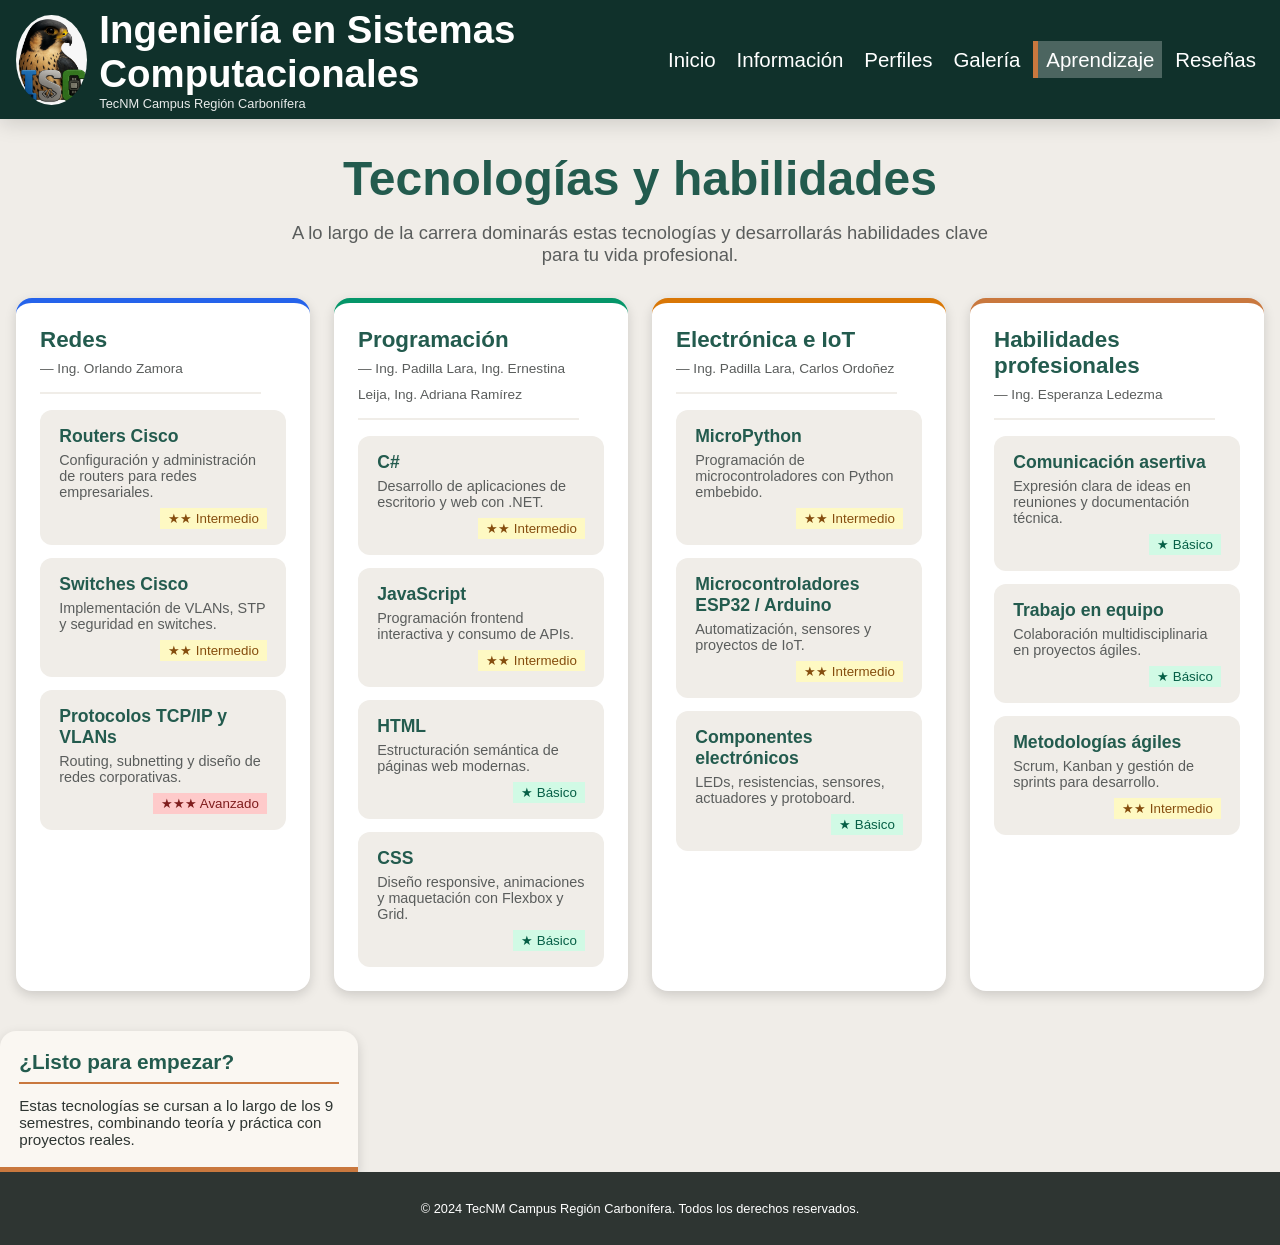
==== commit 2e1ff845: "Version Final" ====
--- a/aprendizaje.html
+++ b/aprendizaje.html
@@ -37,87 +37,87 @@
         <p class="intro-pagina">A lo largo de la carrera dominarás estas tecnologías y desarrollarás habilidades clave para tu vida profesional.</p>
         <div class="contenedor-aprendizaje">
             <section class="categoria-aprendizaje" style="border-top-color: #2563EB;">
-                <h2>Redes <small class="docente">— Ing. Orlando Zamora</small></h2>
+                <h2>Redes <br><small class="docente">— Ing. Orlando Zamora</small></h2>
                 <div class="tarjetas-tecnologia">
                     <article class="tarjeta-tecnologia">
                         <h3>Routers Cisco</h3>
                         <p>Configuración y administración de routers para redes empresariales.</p>
-                        <small class="dificultad intermedio">★★ Intermedio</small>
+                        <small class="dificultad-intermedio">★★ Intermedio</small>
                     </article>
                     <article class="tarjeta-tecnologia">
                         <h3>Switches Cisco</h3>
                         <p>Implementación de VLANs, STP y seguridad en switches.</p>
-                        <small class="dificultad intermedio">★★ Intermedio</small>
+                        <small class="dificultad-intermedio">★★ Intermedio</small>
                     </article>
                     <article class="tarjeta-tecnologia">
                         <h3>Protocolos TCP/IP y VLANs</h3>
                         <p>Routing, subnetting y diseño de redes corporativas.</p>
-                        <small class="dificultad avanzado">★★★ Avanzado</small>
+                        <small class="dificultad-avanzado">★★★ Avanzado</small>
                     </article>
                 </div>
             </section>
             <section class="categoria-aprendizaje" style="border-top-color: #059669;">
-                <h2>Programación <small class="docente">— Ing. Padilla Lara, Ing. Ernestina Leija, Ing. Adriana Ramírez</small></h2>
+                <h2>Programación <br><small class="docente">— Ing. Padilla Lara, Ing. Ernestina Leija, Ing. Adriana Ramírez</small></h2>
                 <div class="tarjetas-tecnologia">
                     <article class="tarjeta-tecnologia">
                         <h3>C#</h3>
                         <p>Desarrollo de aplicaciones de escritorio y web con .NET.</p>
-                        <small class="dificultad intermedio">★★ Intermedio</small>
+                        <small class="dificultad-intermedio">★★ Intermedio</small>
                     </article>
                     <article class="tarjeta-tecnologia">
                         <h3>JavaScript</h3>
                         <p>Programación frontend interactiva y consumo de APIs.</p>
-                        <small class="dificultad intermedio">★★ Intermedio</small>
+                        <small class="dificultad-intermedio">★★ Intermedio</small>
                     </article>
                     <article class="tarjeta-tecnologia">
                         <h3>HTML</h3>
                         <p>Estructuración semántica de páginas web modernas.</p>
-                        <small class="dificultad basico">★ Básico</small>
+                        <small class="dificultad-basico">★ Básico</small>
                     </article>
                     <article class="tarjeta-tecnologia">
                         <h3>CSS</h3>
                         <p>Diseño responsive, animaciones y maquetación con Flexbox y Grid.</p>
-                        <small class="dificultad basico">★ Básico</small>
+                        <small class="dificultad-basico">★ Básico</small>
                     </article>
                 </div>
             </section>
             <section class="categoria-aprendizaje" style="border-top-color: #D97706;">
-                <h2>Electrónica e IoT <small class="docente">— Ing. Padilla Lara, Carlos Ordoñez</small></h2>
+                <h2>Electrónica e IoT <br><small class="docente">— Ing. Padilla Lara, Carlos Ordoñez</small></h2>
                 <div class="tarjetas-tecnologia">
                     <article class="tarjeta-tecnologia">
                         <h3>MicroPython</h3>
                         <p>Programación de microcontroladores con Python embebido.</p>
-                        <small class="dificultad intermedio">★★ Intermedio</small>
+                        <small class="dificultad-intermedio">★★ Intermedio</small>
                     </article>
                     <article class="tarjeta-tecnologia">
                         <h3>Microcontroladores ESP32 / Arduino</h3>
                         <p>Automatización, sensores y proyectos de IoT.</p>
-                        <small class="dificultad intermedio">★★ Intermedio</small>
+                        <small class="dificultad-intermedio">★★ Intermedio</small>
                     </article>
                     <article class="tarjeta-tecnologia">
                         <h3>Componentes electrónicos</h3>
                         <p>LEDs, resistencias, sensores, actuadores y protoboard.</p>
-                        <small class="dificultad basico">★ Básico</small>
+                        <small class="dificultad-basico">★ Básico</small>
                     </article>
                 </div>
             </section>
             <section class="categoria-aprendizaje" style="border-top-color: #C9783E;">
-                <h2>Habilidades profesionales <small class="docente">— Ing. Esperanza Ledezma</small></h2>
+                <h2>Habilidades profesionales <br><small class="docente">— Ing. Esperanza Ledezma</small></h2>
                 <div class="tarjetas-tecnologia">
                     <article class="tarjeta-tecnologia">
                         <h3>Comunicación asertiva</h3>
                         <p>Expresión clara de ideas en reuniones y documentación técnica.</p>
-                        <small class="dificultad basico">★ Básico</small>
+                        <small class="dificultad-basico">★ Básico</small>
                     </article>
                     <article class="tarjeta-tecnologia">
                         <h3>Trabajo en equipo</h3>
                         <p>Colaboración multidisciplinaria en proyectos ágiles.</p>
-                        <small class="dificultad basico">★ Básico</small>
+                        <small class="dificultad-basico">★ Básico</small>
                     </article>
                     <article class="tarjeta-tecnologia">
                         <h3>Metodologías ágiles</h3>
                         <p>Scrum, Kanban y gestión de sprints para desarrollo.</p>
-                        <small class="dificultad intermedio">★★ Intermedio</small>
+                        <small class="dificultad-intermedio">★★ Intermedio</small>
                     </article>
                 </div>
             </section>
--- a/styles.css
+++ b/styles.css
@@ -100,7 +100,7 @@
     font-weight: 700;
     margin: 0;
     font-family: var(--titulos);
-    display: block;
+
 }
 
 .subtitulo-sitio {
@@ -284,12 +284,11 @@
     display: flex;
     flex-direction: column;
     gap: 0.5rem;
-    transition: transform 0.3s ease, box-shadow 0.3s ease;
+    transition: transform 0.3s ease;
 }
 
 .contenedor-info article:hover {
     transform: translateY(-4px);
-    box-shadow: 0 8px 20px var(--sombra);
 }
 
 .contenedor-info article p {
@@ -297,7 +296,6 @@
 }
 .elegirnos-texto {
     font-size: clamp(0.9rem, 1.8vw, 1.1rem);
-    line-height: 1.5;
     color: var(--gris-oscuro);
 }
 /* contacto */
@@ -344,8 +342,6 @@
     padding: 0.75rem;
     border-radius: 10px;
     font-size: 1rem;
-    cursor: pointer;
-
 }
 .grupo-botones {
     display: flex;
@@ -449,6 +445,12 @@
 .perfil-egreso {
     border-top: 1px solid var(--verde-militar);
     background: var(--blanco);
+    display: flex;
+    flex-direction: column;
+    align-items: center;
+    text-align: center;
+    justify-self: center;
+    width: min(100%, 900px);
 }
 
 .perfil-egreso ol {
@@ -458,7 +460,6 @@
 
 .perfil-egreso ol li {
     margin-bottom: 0.7rem;
-    break-inside: avoid;
 }
 
 /* tabla */
@@ -470,7 +471,6 @@
 
 table {
     width: 100%;
-    border-collapse: collapse;
     background-color: var(--blanco);
     border-radius: 12px;
     box-shadow: 0 4px 12px var(--sombra);
@@ -482,7 +482,6 @@
     color: var(--verde-militar);
     font-weight: 600;
     padding: 0.8rem;
-    caption-side: top;
     text-align: center;
 }
 
@@ -503,7 +502,7 @@
     font-size: clamp(0.8rem, 1.5vw, 0.95rem);
 }
 
-tr:nth-child(even) td {
+tr:nth-child(3) td {
     background-color: var(--gris-claro);
 }
 
@@ -557,7 +556,6 @@
     font-size: clamp(0.7rem, 1.2vw, 0.85rem);
     font-weight: 400;
     color: var(--gris-oscuro);
-    display: block;
     margin-top: 0.2rem;
 }
 
@@ -572,6 +570,8 @@
     border-radius: 12px;
     padding: 1rem 1.2rem;
     transition: background-color 0.3s ease;
+    display: flex;
+    flex-direction: column;
 }
 
 .tarjeta-tecnologia:hover {
@@ -590,37 +590,46 @@
     margin: 0 0 0.5rem;
 }
 
-.dificultad {
-    display: inline-block;
-    font-size: 0.8rem;
-    font-weight: 600;
-    padding: 0.2rem 0.6rem;
-    border-radius: 20px;
-    font-family: var(--texto);
-}
-
-.dificultad.basico {
+.dificultad-basico, .dificultad-intermedio, .dificultad-avanzado {
+    align-self: flex-end;
+    padding: 0.2rem 0.5rem;
+    
+}
+.dificultad-basico {
     background-color: #D1FAE5;
     color: #065F46;
 }
 
-.dificultad.intermedio {
+.dificultad-intermedio {
     background-color: #FEF9C3;
     color: #854D0E;
 }
 
-.dificultad.avanzado {
+.dificultad-avanzado {
     background-color: #FECACA;
     color: #7F1D1D;
 }
 
 /* galería */
+@keyframes aparecer {
+    from {
+        opacity: 0;
+        transform: translateY(30px);
+    }
+    to {
+        opacity: 1;
+        transform: translateY(0);
+    }
+}
+
 .contenedor-galeria {
-    column-count: 3;
-    column-gap: 1.2rem;
+    display: grid;
+    grid-template-columns: repeat(3, 1fr);
+    gap: 1.2rem;
     padding: 0.5rem 1rem 1rem;
     max-width: 1400px;
     margin: 0 auto;
+    place-items: center;
 }
 
 .contenedor-galeria figure {
@@ -630,7 +639,18 @@
     border-radius: 16px;
     box-shadow: 0 2px 8px var(--sombra);
     transition: transform 0.3s ease, box-shadow 0.3s ease;
-}
+    display: flex;
+    flex-direction: column;
+    align-items: center;
+    animation: aparecer 0.6s ease both;
+}
+
+.contenedor-galeria figure:nth-child(1) { animation-delay: 0s; }
+.contenedor-galeria figure:nth-child(2) { animation-delay: 0.1s; }
+.contenedor-galeria figure:nth-child(3) { animation-delay: 0.2s; }
+.contenedor-galeria figure:nth-child(4) { animation-delay: 0.3s; }
+.contenedor-galeria figure:nth-child(5) { animation-delay: 0.4s; }
+.contenedor-galeria figure:nth-child(6) { animation-delay: 0.5s; }
 
 .contenedor-galeria figure:hover {
     transform: translateY(-4px);
@@ -639,16 +659,15 @@
 
 .contenedor-galeria figure img {
     width: 100%;
-    height: auto;
+    height: 200px;
+    object-fit: cover;
+    object-position: center;
     display: block;
-}
-
-.contenedor-galeria figure figcaption {
-    padding: 0.8rem 1rem 1rem;
-    font-family: var(--texto);
-    font-size: clamp(0.8rem, 1.2vw, 0.95rem);
-    color: var(--carbon);
-    font-weight: 500;
+    transition: transform 0.4s ease;
+}
+
+.contenedor-galeria figure:hover img {
+    transform: scale(1.05);
 }
 
 /* reseñas */
@@ -739,7 +758,7 @@
         grid-template-columns: 1fr;
     }
     .contenedor-galeria {
-        column-count: 2;
+        grid-template-columns: repeat(2, 1fr);
     }
     .contenedor-cifras {
         grid-template-columns: 1fr 1fr;
@@ -831,10 +850,11 @@
         grid-template-columns: repeat(4, 1fr);
     }
     .contenedor-galeria {
-        column-count: 3;
+        grid-template-columns: repeat(3, 1fr);
     }
     .perfil-egreso ol {
         columns: 2;
         column-gap: 2rem;
-    }
-}
+
+    }
+}
